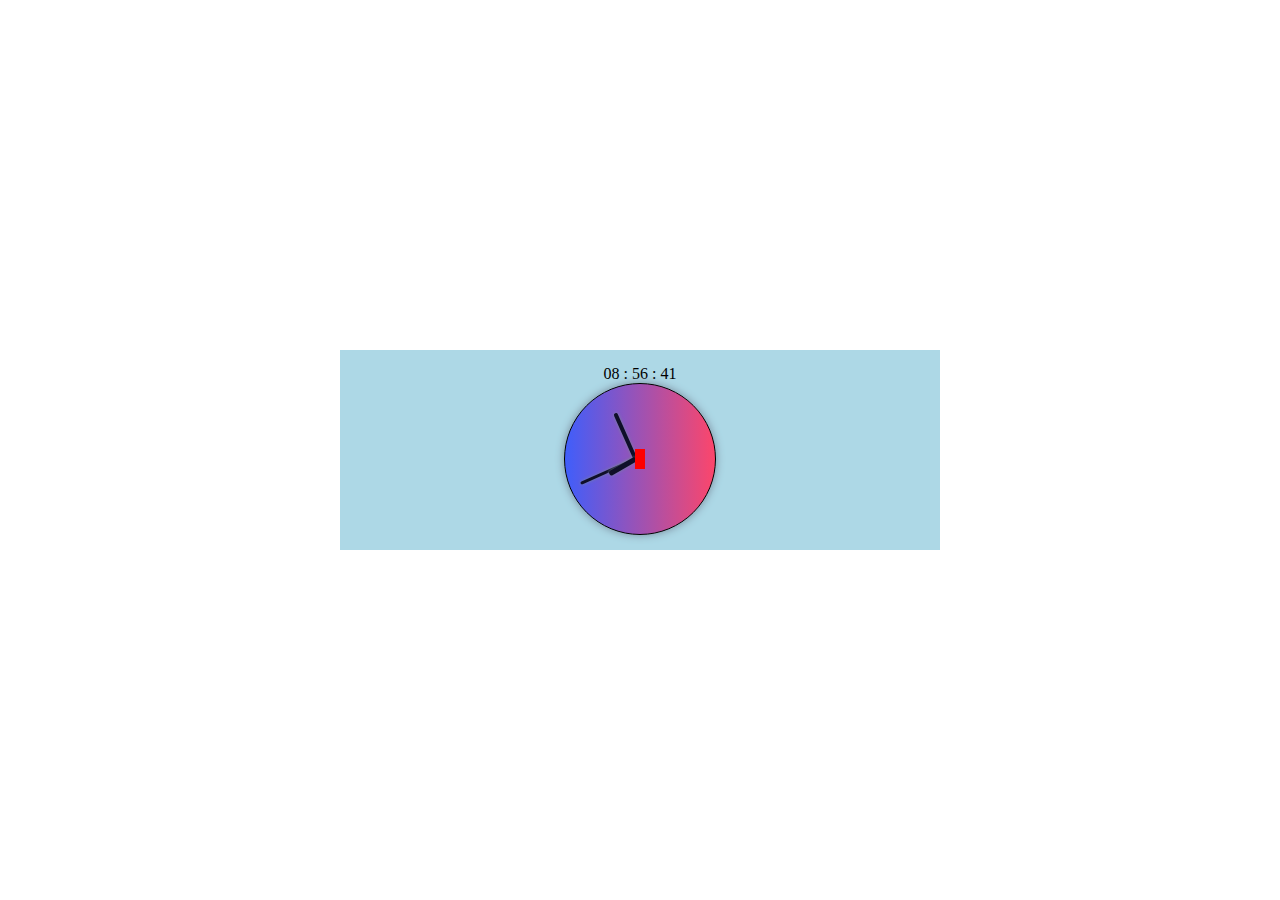
==== analog timer/index.html @ c387590a "1400-08-25 09:47 AM ----- analog cloclk ----- showTime" ====
<!DOCTYPE html>
<html lang="en">

    <head>
        <meta charset="UTF-8">
        <meta http-equiv="X-UA-Compatible" content="IE=edge">
        <meta name="viewport" content="width=device-width, initial-scale=1.0">
        <title>clockWise</title>
        <link rel="stylesheet" href="style.css">
    </head>

    <body>

        <div class="bx">
            <span class="digitTime"></span>
            <div class="clock">
                <span class="secTimer"></span>
                <span class="minTimer"></span>
                <span class="hourTimer"></span>
                <div class="numbers">
                    <span class="num1 number"></span>
                    <span class="numb2 number"></span>
                </div>
            </div>
        </div>

        <script src="js.js"></script>
    </body>

</html>
---- analog timer/style.css ----
:root{
    --colorBase : rgb(15, 15, 41);
}
* {
    margin: 0;
    padding: 0;
}
body {
    height: 100vh;
    display: flex;
    justify-content: center;
    align-items: center;
}
.bx {
    background-color: lightblue;
    width: 600px;
    height: 200px;
    display: flex;
    justify-content: center;
    align-items: center;
    flex-direction: column;
}

.digitTime {
    display: block;
}
.clock {
    background-color: chartreuse;
    background: linear-gradient(90deg, rgba(63,94,251,1) 0%, rgba(252,70,107,1) 100%);
    width: 150px;
    height: 150px;
    border-radius: 100px;
    display: flex;
    justify-content: center;
    align-items: center;
    /* align-content: stretch; */
    border: 1px solid #000;
    box-shadow: 0 0 0.5rem lightslategray;
}
.secTimer,
.minTimer,
.hourTimer {
    background-color: rgb(15, 15, 41);
    display: inline-block;
    position: relative;
    transform-origin: bottom;
    transform: translate(0, -50%);
    box-shadow: 0 0  0.2rem lightslategray;
    border-radius: 2px 2px 0 0;
}
.secTimer {
    /* position: absolute; */
    /* margin-top: 20px; */
    width: 3px;
    height: 60px;
}
.minTimer {
    /* margin-top: 20px; */
    width: 4px;
    height: 50px;
    transform: translate(-3.5px, -50%);
}

.hourTimer {
    width: 5px;
    height: 30px;
    transform: translate(-8px, -50%);
}
.hourTimer::after,
.minTimer::after,
.secTimer::after {
    /* content: ''; */
    width: 0;
    height: 0;
    position: absolute;
    top: -10px;
    
}
.hourTimer::after {
    border-left: 4px solid transparent;
    border-right: 4px solid transparent;
    border-bottom: 10px solid var(--colorBase);
    right: -1.5px;
}
.minTimer::after {
    border-left: 4px solid transparent;
    border-right: 4px solid transparent;
    border-bottom: 10px solid var(--colorBase);
    right: -2px;
}
.secTimer::after {
    border-left: 3px solid transparent;
    border-right: 3px solid transparent;
    border-bottom: 10px solid var(--colorBase);
    right: -1.5px;
}


.numbers{
    position: absolute;
}
.numbers .number{
    background-color: var(--colorBase);
    display: block;
    background-color: red;
    height: 10px;
    width: 10px;

}
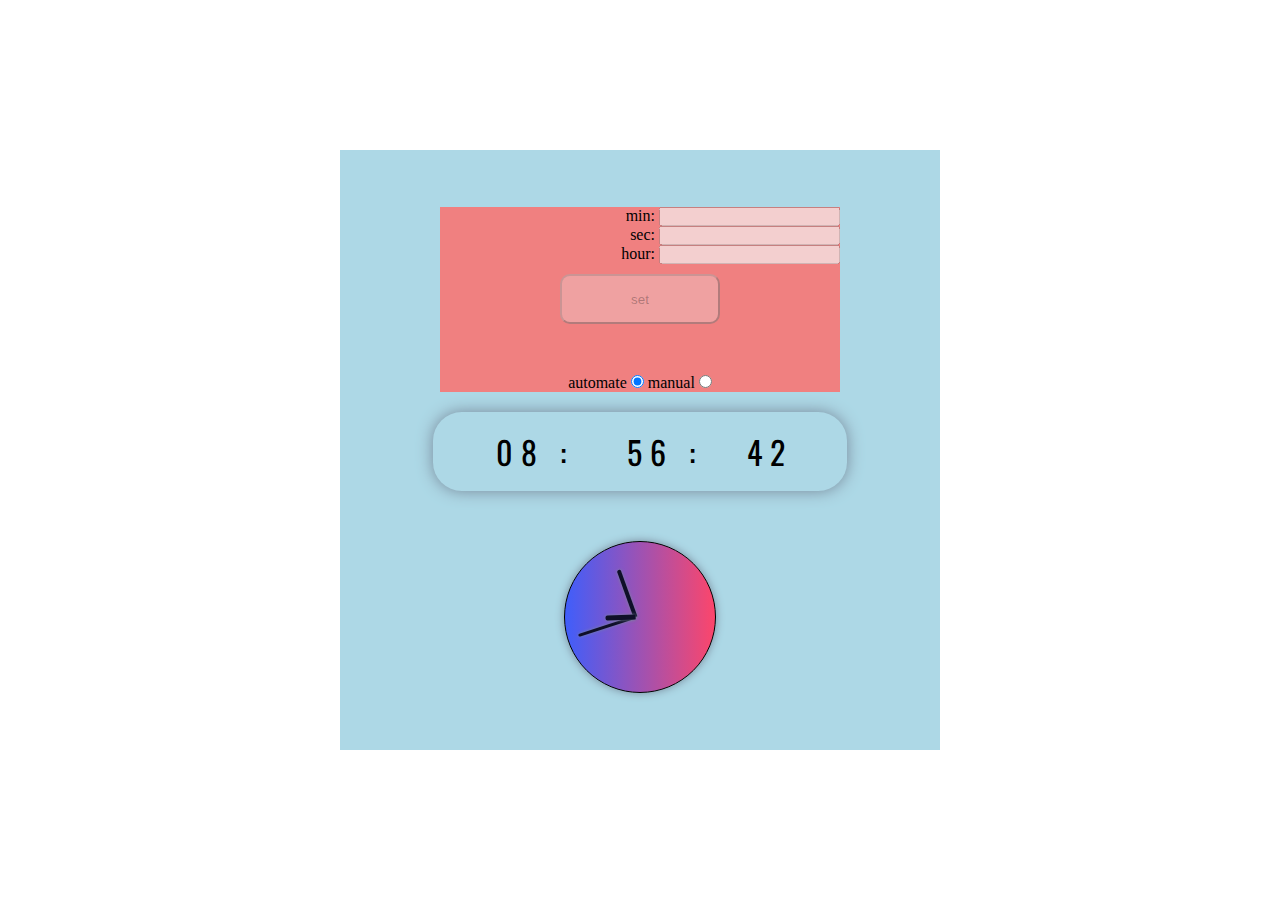
==== commit 42b83801: "1400-08-27 09:48 AM ----- analog cloclk ----- add setting to Clock" ====
--- a/analog timer/index.html
+++ b/analog timer/index.html
@@ -12,16 +12,46 @@
     <body>
 
         <div class="bx">
-            <span class="digitTime"></span>
+
+            <!-- setting -->
+            <div class="setting">
+                <section class="sectionMin">
+                    <label for="minInput">min:</label>
+                    <input type="number" name="minInput" id="minInput" class="setting_input" disabled>
+                </section>
+
+                <section class="sectionSec">
+                    <label for="secInput">sec:</label>
+                    <input type="number" name="secInput" id="secInput" class="setting_input" disabled>
+                </section>
+                <section class="sectionHour">
+                    <label for="hourInput">hour:</label>
+                    <input type="number" name="hourInput" id="hourInput" class="setting_input" disabled>
+                </section>
+                <section class="sectionSetBtn " >
+                    <button class="setting_input" disabled>set</button>
+                </section>
+                <section class="checking">
+                    <label for="rd_auto">automate</label>
+                    <input type="radio" name="checking" id="rd_auto" checked>
+                    <label for="rd_manu">manual</label>
+                    <input type="radio" name="checking" id="rd_manu">
+                </section>
+            </div>
+            <!-- digitalTime -->
+            <div class="digitTime">
+                <span class="hour">1</span>
+                <span class="min"> 2</span>
+                <span class="sec">3</span>
+            </div>
+
+            <!-- analogeTime -->
             <div class="clock">
                 <span class="secTimer"></span>
                 <span class="minTimer"></span>
                 <span class="hourTimer"></span>
-                <div class="numbers">
-                    <span class="num1 number"></span>
-                    <span class="numb2 number"></span>
-                </div>
             </div>
+
         </div>
 
         <script src="js.js"></script>
--- a/analog timer/style.css
+++ b/analog timer/style.css
@@ -1,5 +1,6 @@
-:root{
-    --colorBase : rgb(15, 15, 41);
+@import url('https://fonts.googleapis.com/css2?family=Oswald:wght@700&display=swap');
+:root {
+    --colorBase: rgb(15, 15, 41);
 }
 * {
     margin: 0;
@@ -14,7 +15,7 @@
 .bx {
     background-color: lightblue;
     width: 600px;
-    height: 200px;
+    height: 600px;
     display: flex;
     justify-content: center;
     align-items: center;
@@ -23,10 +24,38 @@
 
 .digitTime {
     display: block;
+    /* background-color: rgb(123, 166, 180); */
+    background-color: transparent;
+    padding: 1rem 2rem;
+    border-radius: 1.8rem;
+    /* border: 1px solid #000; */
+    margin-bottom: 50px;
+    font-size: 2rem;
+    font-family: serif;
+    font-family: 'Oswald', sans-serif;
+    letter-spacing: 0.5rem;
+    width: 350px;
+    text-align: center;
+    box-shadow: 0 0 1rem lightslategrey;
 }
+.hour,
+.min,
+.sec {
+    display: inline-block;
+}
+.hour {
+    width: 110px;
+}
+.min {
+    width: 120px;
+}
+.sec {
+    width: 60px;
+}
+
 .clock {
     background-color: chartreuse;
-    background: linear-gradient(90deg, rgba(63,94,251,1) 0%, rgba(252,70,107,1) 100%);
+    background: linear-gradient(90deg, rgba(63, 94, 251, 1) 0%, rgba(252, 70, 107, 1) 100%);
     width: 150px;
     height: 150px;
     border-radius: 100px;
@@ -45,7 +74,7 @@
     position: relative;
     transform-origin: bottom;
     transform: translate(0, -50%);
-    box-shadow: 0 0  0.2rem lightslategray;
+    box-shadow: 0 0 0.2rem lightslategray;
     border-radius: 2px 2px 0 0;
 }
 .secTimer {
@@ -74,7 +103,6 @@
     height: 0;
     position: absolute;
     top: -10px;
-    
 }
 .hourTimer::after {
     border-left: 4px solid transparent;
@@ -96,14 +124,37 @@
 }
 
 
-.numbers{
-    position: absolute;
+.setting{
+    background-color: lightcoral;
+    display: flex;
+    justify-content: right;
+    align-items: flex-end;
+    flex-direction: column;
+    margin-bottom: 20px;
+    /* padding: 2rem; */
+    width: 400px;
 }
-.numbers .number{
-    background-color: var(--colorBase);
+.checking{
+    /* background-color: blue; */
     display: block;
-    background-color: red;
-    height: 10px;
-    width: 10px;
+    width: 100%;
+    text-align: center;
+    margin-top: 50px;
+}
 
+.sectionMinBlock{
+    background-color: blueviolet;
+    
 }
+
+.sectionSetBtn{
+    /* background-color: lightgreen; */
+    width: 100%;
+    margin-top: 10px;
+    text-align: center;
+}
+.sectionSetBtn button{
+    width: 40%;
+    height: 50px;
+    border-radius: 10px;
+}